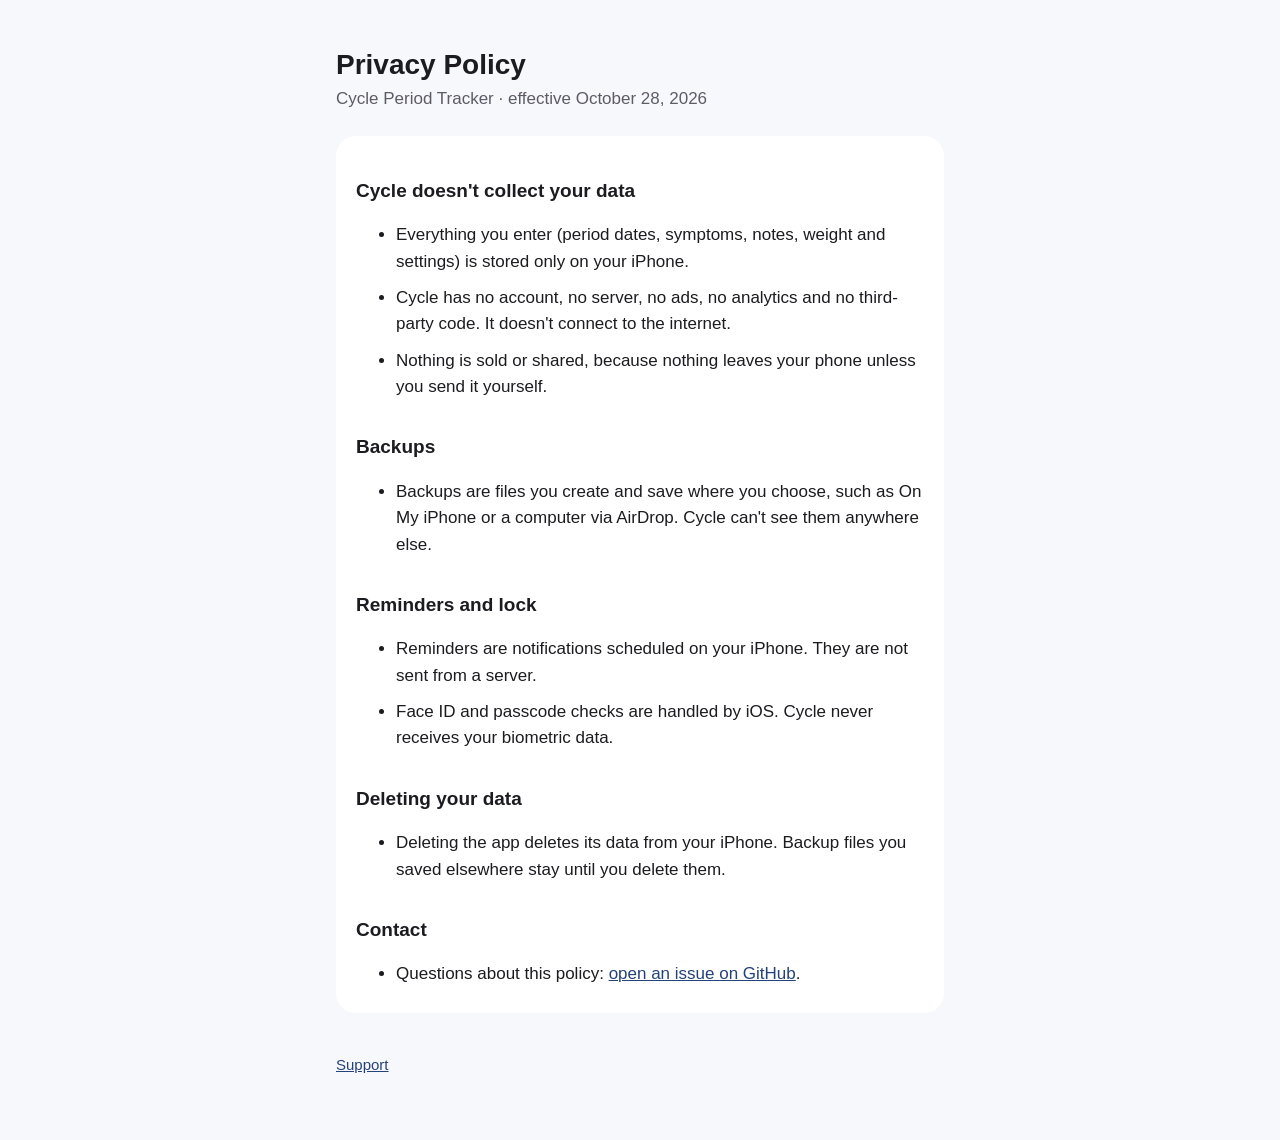
==== privacy.html @ 4e1b04e7 "docs: add support and privacy policy pages Agent: claude" ====
<!doctype html>
<html lang="en">
<head>
<meta charset="utf-8">
<meta name="viewport" content="width=device-width, initial-scale=1">
<title>Cycle Period Tracker – Privacy Policy</title>
<link rel="stylesheet" href="style.css">
</head>
<body>
<main>
  <h1>Privacy Policy</h1>
  <p class="sub">Cycle Period Tracker · effective October 28, 2026</p>
  <div class="card">
    <h2>Cycle doesn't collect your data</h2>
    <ul>
      <li>Everything you enter (period dates, symptoms, notes, weight and settings) is stored only on your iPhone.</li>
      <li>Cycle has no account, no server, no ads, no analytics and no third-party code. It doesn't connect to the internet.</li>
      <li>Nothing is sold or shared, because nothing leaves your phone unless you send it yourself.</li>
    </ul>
    <h2>Backups</h2>
    <ul>
      <li>Backups are files you create and save where you choose, such as On My iPhone or a computer via AirDrop. Cycle can't see them anywhere else.</li>
    </ul>
    <h2>Reminders and lock</h2>
    <ul>
      <li>Reminders are notifications scheduled on your iPhone. They are not sent from a server.</li>
      <li>Face ID and passcode checks are handled by iOS. Cycle never receives your biometric data.</li>
    </ul>
    <h2>Deleting your data</h2>
    <ul>
      <li>Deleting the app deletes its data from your iPhone. Backup files you saved elsewhere stay until you delete them.</li>
    </ul>
    <h2>Contact</h2>
    <ul>
      <li>Questions about this policy: <a href="https://github.com/mhju0/cycle-app/issues">open an issue on GitHub</a>.</li>
    </ul>
  </div>
  <nav><a href="index.html">Support</a></nav>
</main>
</body>
</html>
---- style.css ----
:root { --ink: #1C1B1F; --muted: #5F5B66; --ground: #F6F8FB; --surface: #FFFFFF; --primary: #24427A; }
@media (prefers-color-scheme: dark) {
  :root { --ink: #E8ECF3; --muted: #A0A9B8; --ground: #0E1420; --surface: #18202E; --primary: #8FB0EC; }
}
* { box-sizing: border-box; }
body { margin: 0; background: var(--ground); color: var(--ink); font: 17px/1.55 -apple-system, BlinkMacSystemFont, "Helvetica Neue", sans-serif; }
main { max-width: 640px; margin: 0 auto; padding: 48px 16px 64px; }
h1 { font-size: 28px; line-height: 1.2; margin: 0 0 4px; }
h2 { font-size: 19px; margin: 32px 0 8px; }
.sub { color: var(--muted); margin: 0 0 24px; }
.card { background: var(--surface); border-radius: 20px; padding: 8px 20px; }
li { margin: 10px 0; }
a { color: var(--primary); }
nav { margin-top: 40px; color: var(--muted); font-size: 15px; }
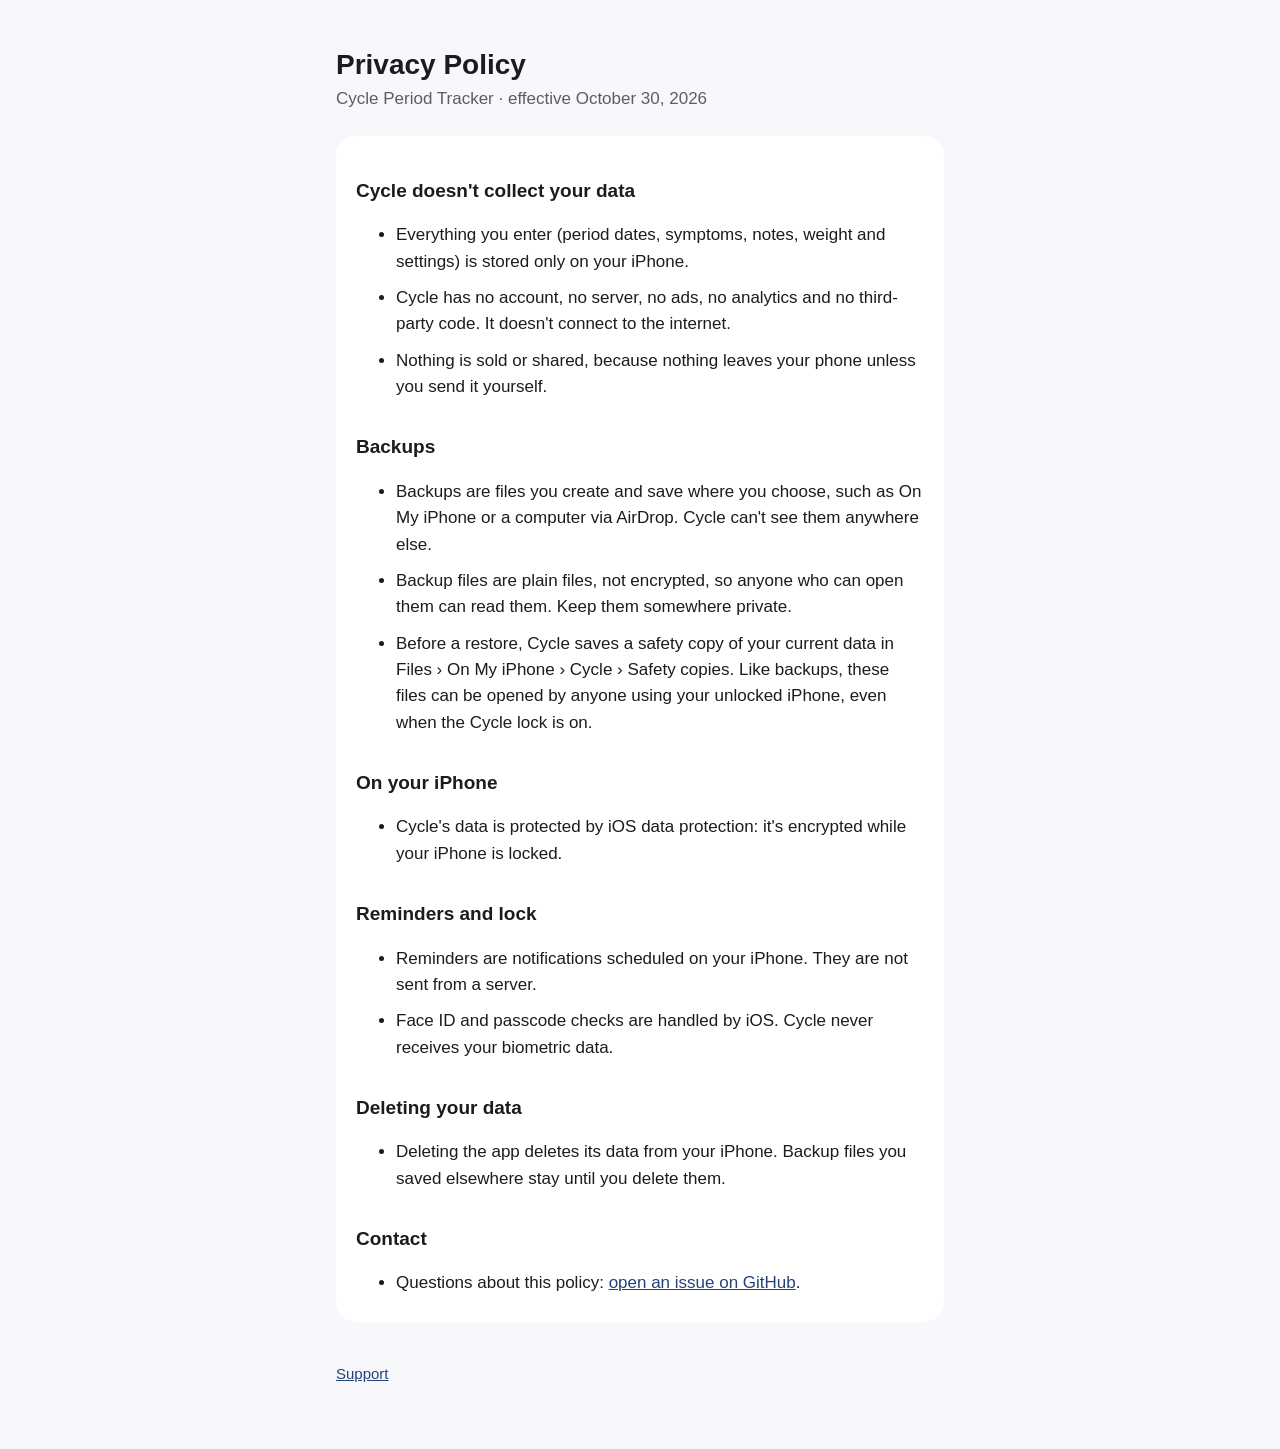
==== commit 2bba29f2: "docs: match the app's button names, explain backup files and data protection Agent: claude" ====
--- a/privacy.html
+++ b/privacy.html
@@ -9,7 +9,7 @@
 <body>
 <main>
   <h1>Privacy Policy</h1>
-  <p class="sub">Cycle Period Tracker · effective October 28, 2026</p>
+  <p class="sub">Cycle Period Tracker · effective October 30, 2026</p>
   <div class="card">
     <h2>Cycle doesn't collect your data</h2>
     <ul>
@@ -20,6 +20,12 @@
     <h2>Backups</h2>
     <ul>
       <li>Backups are files you create and save where you choose, such as On My iPhone or a computer via AirDrop. Cycle can't see them anywhere else.</li>
+      <li>Backup files are plain files, not encrypted, so anyone who can open them can read them. Keep them somewhere private.</li>
+      <li>Before a restore, Cycle saves a safety copy of your current data in Files › On My iPhone › Cycle › Safety copies. Like backups, these files can be opened by anyone using your unlocked iPhone, even when the Cycle lock is on.</li>
+    </ul>
+    <h2>On your iPhone</h2>
+    <ul>
+      <li>Cycle's data is protected by iOS data protection: it's encrypted while your iPhone is locked.</li>
     </ul>
     <h2>Reminders and lock</h2>
     <ul>
